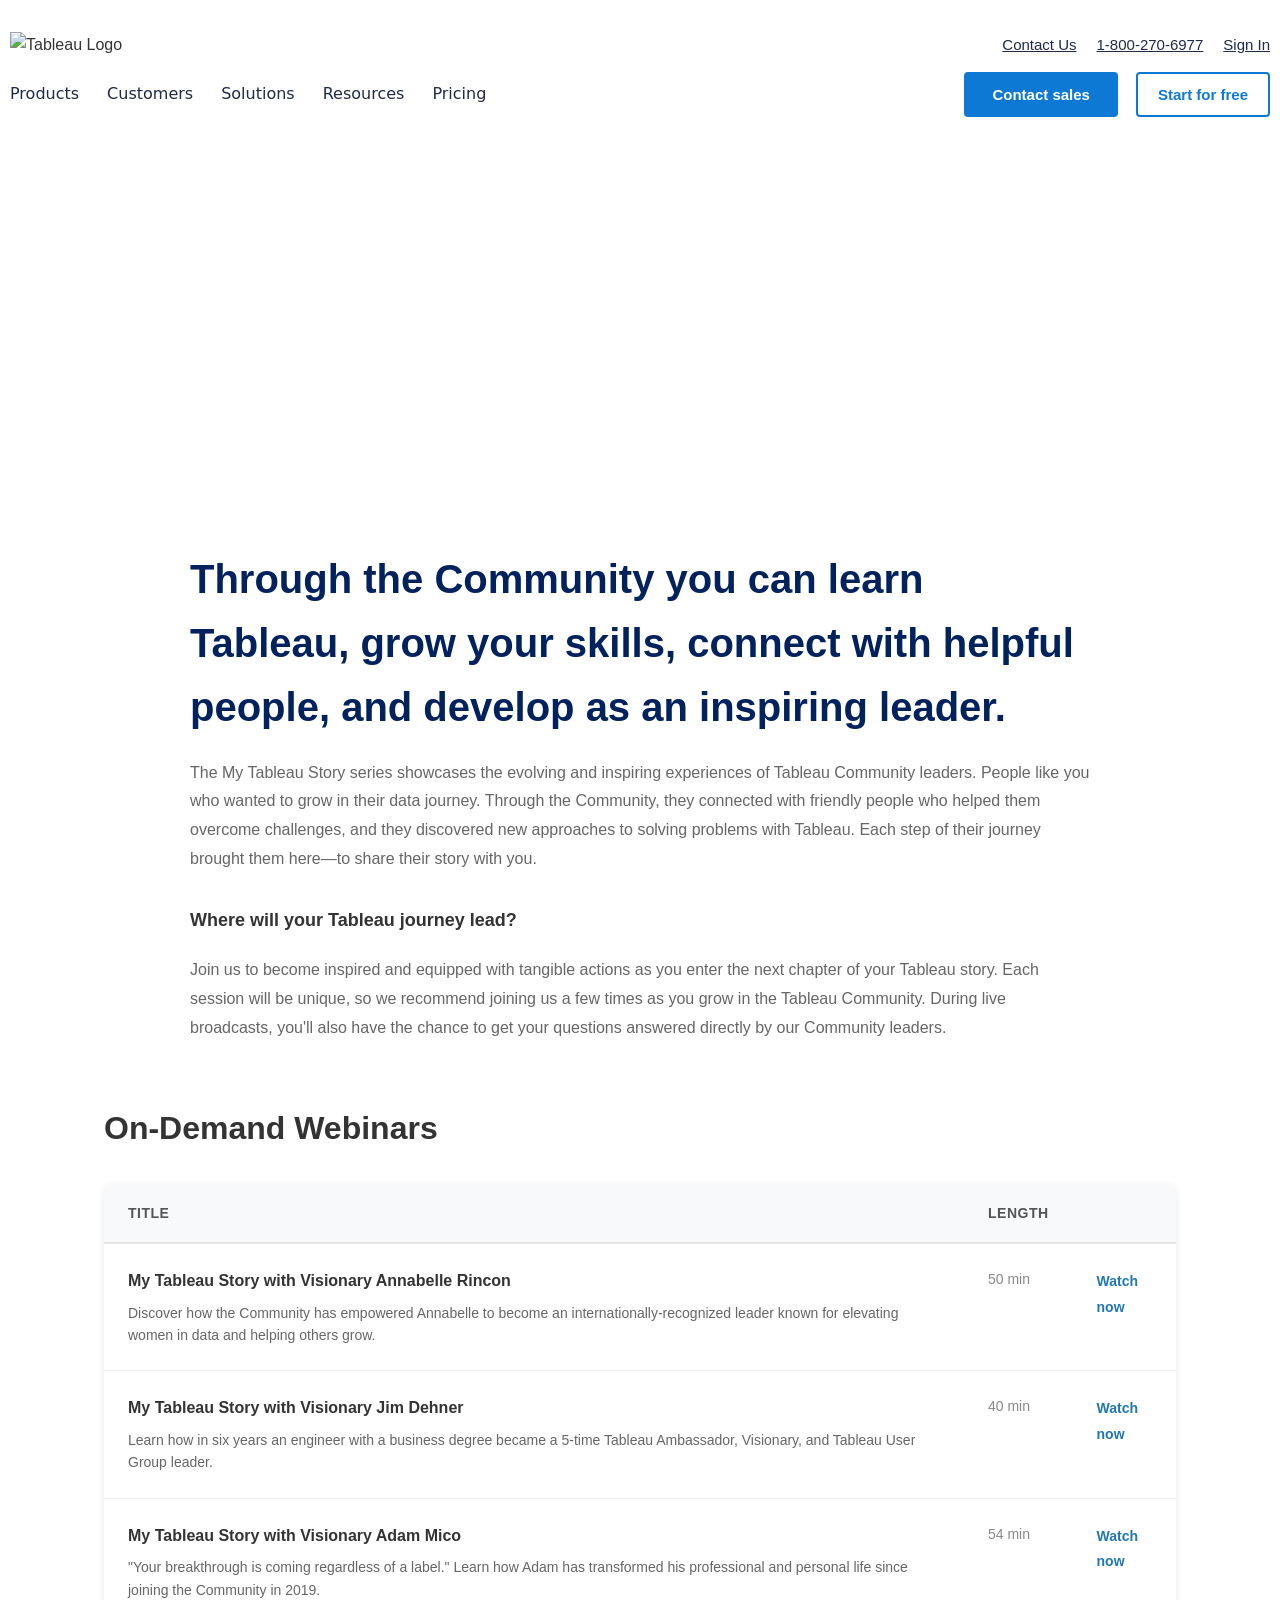
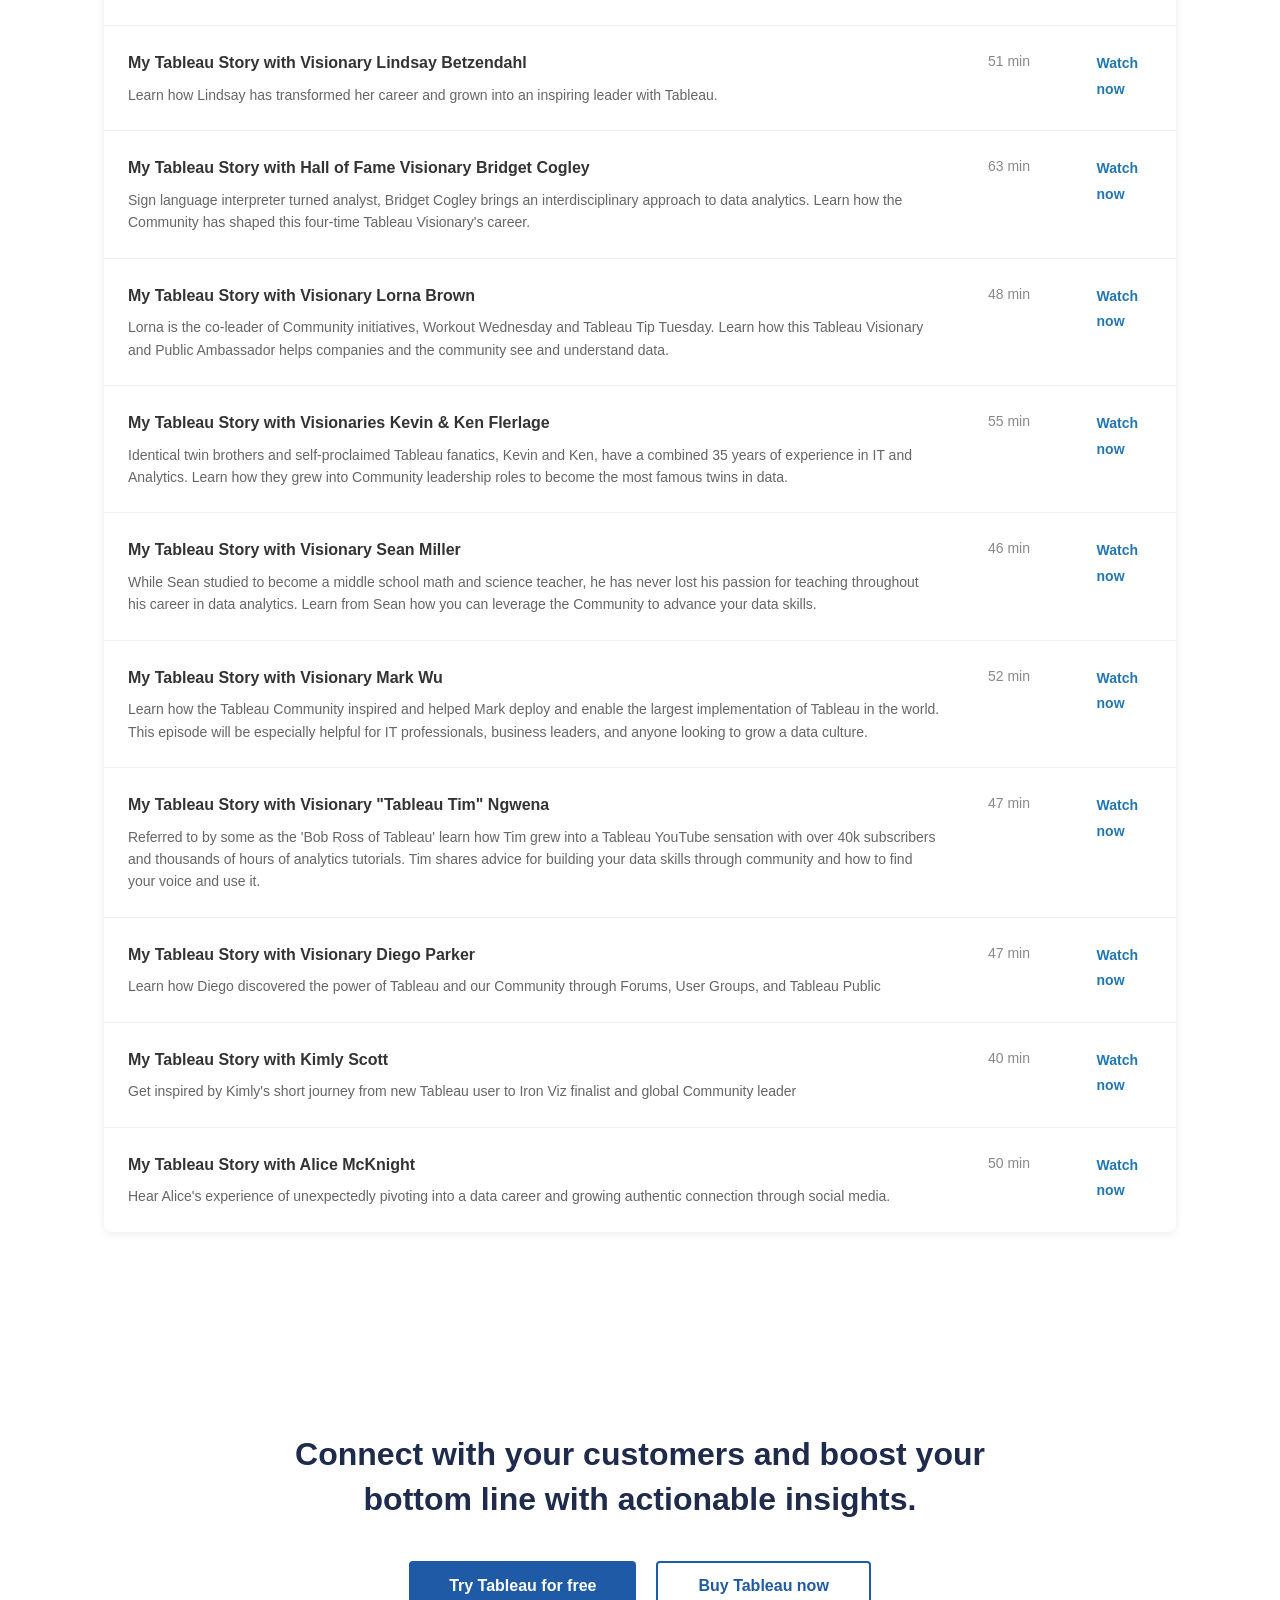
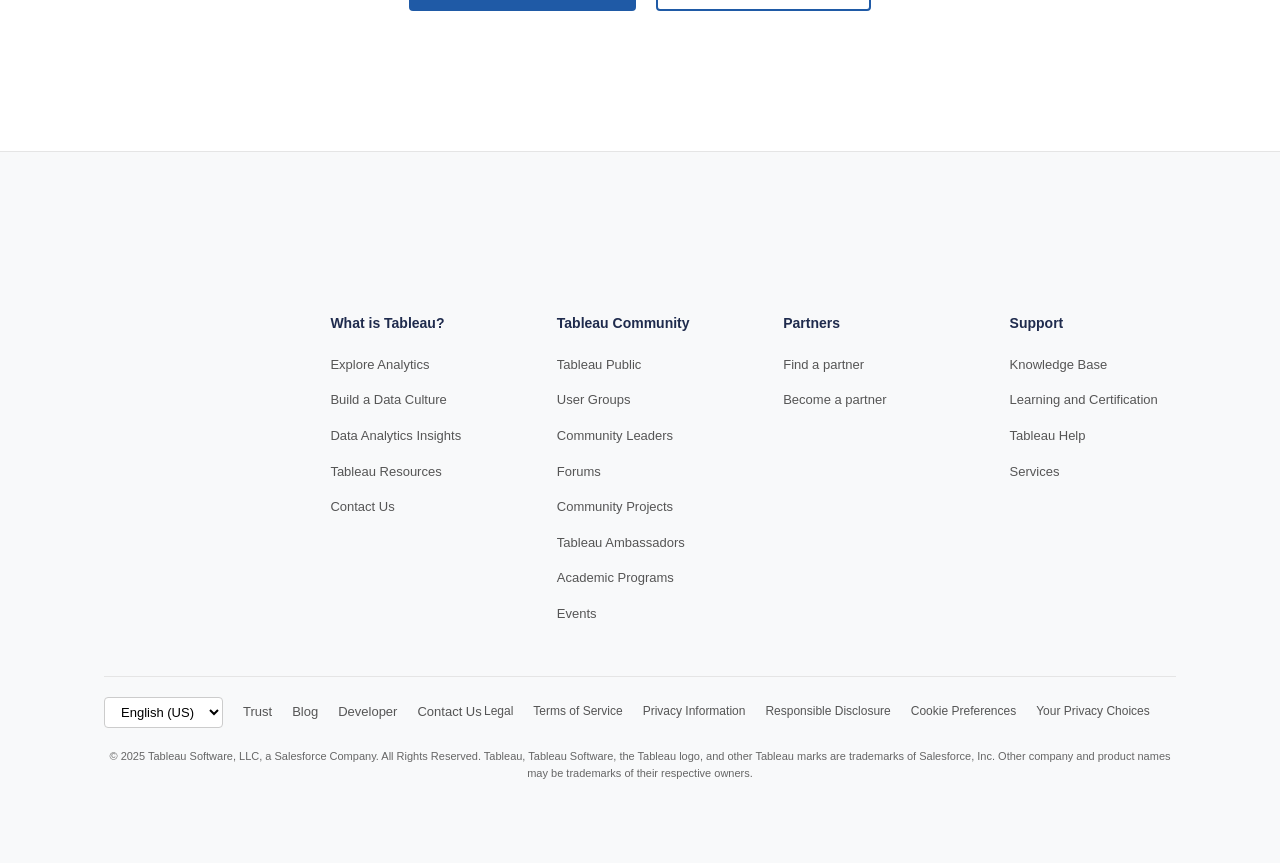
==== customers/community-story.html @ 612f926d "Added customer pages" ====
<!DOCTYPE html>
<html lang="en">
<head>
    <meta charset="UTF-8">
    <meta name="viewport" content="width=device-width, initial-scale=1.0">
    <title>Community | Tableu</title>
    <link rel="stylesheet" href="community-storyStyle.css">
</head>
<body>
    <!-- Header -->
    <header class="header">

    <!-- ROW 1 -->
    <div class="header-top">
        <div class="header-container">
            <div class="logo">
                <img src="https://www.tableau.com/themes/custom/tableau_www/logo.v2.svg" alt="Tableau Logo">
            </div>

            <div class="top-links">
                <a href="#">Contact Us</a>
                <a href="#">1-800-270-6977</a>
                <a href="#">Sign In</a>
            </div>
        </div>
    </div>

    <!-- ROW 2 -->
    <div class="header-bottom">
        <div class="header-container">

            <ul class="menu">
                <li><a href="#">Products</a></li>
                <li><a href="#">Customers</a></li>
                <li><a href="#">Solutions</a></li>
                <li><a href="#">Resources</a></li>
                <li><a href="#">Pricing</a></li>
            </ul>

            <div class="actions">
                <button class="btn-primary">Contact sales</button>
                <button class="btn-outline">Start for free</button>
            </div>

        </div>
    </div>

</header>

    <!-- Hero Section -->
    <section class="hero">
        <div class="hero-content">
            <div class="hero-label">Webinar Series</div>
            <h1>My Tableau Story</h1>
            <h2>Discover what's possible with the Tableau Community</h2>
        </div>
    </section>

    <!-- Main Content -->
    <main class="container">
        <!-- Intro Section -->
        <section class="intro-section">
            <h3>Through the Community you can learn Tableau, grow your skills, connect with helpful people, and develop as an inspiring leader.</h3>
            
            <p>The My Tableau Story series showcases the evolving and inspiring experiences of Tableau Community leaders. People like you who wanted to grow in their data journey. Through the Community, they connected with friendly people who helped them overcome challenges, and they discovered new approaches to solving problems with Tableau. Each step of their journey brought them here—to share their story with you.</p>
            
            <p class="highlight">Where will your Tableau journey lead?</p>
            
            <p>Join us to become inspired and equipped with tangible actions as you enter the next chapter of your Tableau story. Each session will be unique, so we recommend joining us a few times as you grow in the Tableau Community. During live broadcasts, you'll also have the chance to get your questions answered directly by our Community leaders.</p>
        </section>

        <!-- Webinars Section -->
        <section class="webinars-section">
            <h2>On-Demand Webinars</h2>
            
            <table class="webinar-table">
                <thead>
                    <tr>
                        <th>Title</th>
                        <th>Length</th>
                        <th></th>
                    </tr>
                </thead>
                <tbody>
                    <tr>
                        <td>
                            <div class="webinar-title">My Tableau Story with Visionary Annabelle Rincon</div>
                            <div class="webinar-description">Discover how the Community has empowered Annabelle to become an internationally-recognized leader known for elevating women in data and helping others grow.</div>
                        </td>
                        <td class="webinar-duration">50 min</td>
                        <td><a href="#" class="watch-link">Watch now</a></td>
                    </tr>
                    <tr>
                        <td>
                            <div class="webinar-title">My Tableau Story with Visionary Jim Dehner</div>
                            <div class="webinar-description">Learn how in six years an engineer with a business degree became a 5-time Tableau Ambassador, Visionary, and Tableau User Group leader.</div>
                        </td>
                        <td class="webinar-duration">40 min</td>
                        <td><a href="#" class="watch-link">Watch now</a></td>
                    </tr>
                    <tr>
                        <td>
                            <div class="webinar-title">My Tableau Story with Visionary Adam Mico</div>
                            <div class="webinar-description">"Your breakthrough is coming regardless of a label." Learn how Adam has transformed his professional and personal life since joining the Community in 2019.</div>
                        </td>
                        <td class="webinar-duration">54 min</td>
                        <td><a href="#" class="watch-link">Watch now</a></td>
                    </tr>
                    <tr>
                        <td>
                            <div class="webinar-title">My Tableau Story with Visionary Lindsay Betzendahl</div>
                            <div class="webinar-description">Learn how Lindsay has transformed her career and grown into an inspiring leader with Tableau.</div>
                        </td>
                        <td class="webinar-duration">51 min</td>
                        <td><a href="#" class="watch-link">Watch now</a></td>
                    </tr>
                    <tr>
                        <td>
                            <div class="webinar-title">My Tableau Story with Hall of Fame Visionary Bridget Cogley</div>
                            <div class="webinar-description">Sign language interpreter turned analyst, Bridget Cogley brings an interdisciplinary approach to data analytics. Learn how the Community has shaped this four-time Tableau Visionary's career.</div>
                        </td>
                        <td class="webinar-duration">63 min</td>
                        <td><a href="#" class="watch-link">Watch now</a></td>
                    </tr>
                    <tr>
                        <td>
                            <div class="webinar-title">My Tableau Story with Visionary Lorna Brown</div>
                            <div class="webinar-description">Lorna is the co-leader of Community initiatives, Workout Wednesday and Tableau Tip Tuesday. Learn how this Tableau Visionary and Public Ambassador helps companies and the community see and understand data.</div>
                        </td>
                        <td class="webinar-duration">48 min</td>
                        <td><a href="#" class="watch-link">Watch now</a></td>
                    </tr>
                    <tr>
                        <td>
                            <div class="webinar-title">My Tableau Story with Visionaries Kevin & Ken Flerlage</div>
                            <div class="webinar-description">Identical twin brothers and self-proclaimed Tableau fanatics, Kevin and Ken, have a combined 35 years of experience in IT and Analytics. Learn how they grew into Community leadership roles to become the most famous twins in data.</div>
                        </td>
                        <td class="webinar-duration">55 min</td>
                        <td><a href="#" class="watch-link">Watch now</a></td>
                    </tr>
                    <tr>
                        <td>
                            <div class="webinar-title">My Tableau Story with Visionary Sean Miller</div>
                            <div class="webinar-description">While Sean studied to become a middle school math and science teacher, he has never lost his passion for teaching throughout his career in data analytics. Learn from Sean how you can leverage the Community to advance your data skills.</div>
                        </td>
                        <td class="webinar-duration">46 min</td>
                        <td><a href="#" class="watch-link">Watch now</a></td>
                    </tr>
                    <tr>
                        <td>
                            <div class="webinar-title">My Tableau Story with Visionary Mark Wu</div>
                            <div class="webinar-description">Learn how the Tableau Community inspired and helped Mark deploy and enable the largest implementation of Tableau in the world. This episode will be especially helpful for IT professionals, business leaders, and anyone looking to grow a data culture.</div>
                        </td>
                        <td class="webinar-duration">52 min</td>
                        <td><a href="#" class="watch-link">Watch now</a></td>
                    </tr>
                    <tr>
                        <td>
                            <div class="webinar-title">My Tableau Story with Visionary "Tableau Tim" Ngwena</div>
                            <div class="webinar-description">Referred to by some as the 'Bob Ross of Tableau' learn how Tim grew into a Tableau YouTube sensation with over 40k subscribers and thousands of hours of analytics tutorials. Tim shares advice for building your data skills through community and how to find your voice and use it.</div>
                        </td>
                        <td class="webinar-duration">47 min</td>
                        <td><a href="#" class="watch-link">Watch now</a></td>
                    </tr>
                    <tr>
                        <td>
                            <div class="webinar-title">My Tableau Story with Visionary Diego Parker</div>
                            <div class="webinar-description">Learn how Diego discovered the power of Tableau and our Community through Forums, User Groups, and Tableau Public</div>
                        </td>
                        <td class="webinar-duration">47 min</td>
                        <td><a href="#" class="watch-link">Watch now</a></td>
                    </tr>
                    <tr>
                        <td>
                            <div class="webinar-title">My Tableau Story with Kimly Scott</div>
                            <div class="webinar-description">Get inspired by Kimly's short journey from new Tableau user to Iron Viz finalist and global Community leader</div>
                        </td>
                        <td class="webinar-duration">40 min</td>
                        <td><a href="#" class="watch-link">Watch now</a></td>
                    </tr>
                    <tr>
                        <td>
                            <div class="webinar-title">My Tableau Story with Alice McKnight</div>
                            <div class="webinar-description">Hear Alice's experience of unexpectedly pivoting into a data career and growing authentic connection through social media.</div>
                        </td>
                        <td class="webinar-duration">50 min</td>
                        <td><a href="#" class="watch-link">Watch now</a></td>
                    </tr>
                </tbody>
            </table>
        </section>
    </main>

    <section class="cta-section">
        <div class="container">
            <h2>Connect with your customers and boost your bottom line with actionable insights.</h2>
            <div class="cta-buttons">
                <button class="btn-primary-large">Try Tableau for free</button>
                <button class="btn-secondary-large">Buy Tableau now</button>
            </div>
        </div>
    </section>


    <!-- Footer -->
    <footer class="footer">
        
        <div class="container">
            <div class="footer-top">
                
            </div>
            <div class="footer-columns">
                <div id="footer-columns">
                    <div class="footer-logo">
                    <img src="https://www.tableau.com/themes/custom/tableau_www/logo.v2.svg" alt="">
                </div>
                </div>
                <div class="footer-column">
                    <h4>What is Tableau?</h4>
                    <ul>
                        <li><a href="#">Explore Analytics</a></li>
                        <li><a href="#">Build a Data Culture</a></li>
                        <li><a href="#">Data Analytics Insights</a></li>
                        <li><a href="#">Tableau Resources</a></li>
                        <li><a href="#">Contact Us</a></li>
                    </ul>
                </div>
                <div class="footer-column">
                    <h4>Tableau Community</h4>
                    <ul>
                        <li><a href="#">Tableau Public</a></li>
                        <li><a href="#">User Groups</a></li>
                        <li><a href="#">Community Leaders</a></li>
                        <li><a href="#">Forums</a></li>
                        <li><a href="#">Community Projects</a></li>
                        <li><a href="#">Tableau Ambassadors</a></li>
                        <li><a href="#">Academic Programs</a></li>
                        <li><a href="#">Events</a></li>
                    </ul>
                </div>
                <div class="footer-column">
                    <h4>Partners</h4>
                    <ul>
                        <li><a href="#">Find a partner</a></li>
                        <li><a href="#">Become a partner</a></li>
                    </ul>
                </div>
                <div class="footer-column">
                    <h4>Support</h4>
                    <ul>
                        <li><a href="#">Knowledge Base</a></li>
                        <li><a href="#">Learning and Certification</a></li>
                        <li><a href="#">Tableau Help</a></li>
                        <li><a href="#">Services</a></li>
                    </ul>
                </div>
            </div>
            <div class="footer-bottom">
                <div class="footer-links">
                    <select class="language-select">
                        <option>English (US)</option>
                    </select>
                    <a href="#">Trust</a>
                    <a href="#">Blog</a>
                    <a href="#">Developer</a>
                    <a href="#">Contact Us</a>
                </div>
                <div class="footer-legal">
                    <a href="#">Legal</a>
                    <a href="#">Terms of Service</a>
                    <a href="#">Privacy Information</a>
                    <a href="#">Responsible Disclosure</a>
                    <a href="#">Cookie Preferences</a>
                    <span>Your Privacy Choices</span>
                </div>
                <div class="footer-social">
                    <a href="#" class="social-icon"></a>
                    <a href="#" class="social-icon"></a>
                    <a href="#" class="social-icon"></a>
                </div>
            </div>
            <div class="footer-copyright">
                <p>© 2025 Tableau Software, LLC, a Salesforce Company. All Rights Reserved. Tableau, Tableau Software, the Tableau logo, and other Tableau marks are trademarks of Salesforce, Inc. Other company and product names may be trademarks of their respective owners.</p>
            </div>
        </div>
    </footer>
</body>
</html>
---- customers/community-storyStyle.css ----
* {
    margin: 0;
    padding: 0;
    box-sizing: border-box;
}

body {
    font-family: -apple-system, BlinkMacSystemFont, 'Segoe UI', 'Roboto', 'Helvetica', 'Arial', sans-serif;
    line-height: 1.6;
    color: #333;
}

.header {
    background-color: #fff;
    border-bottom: px solid #e5e5e5;
}

.header-top,
.header-bottom {
    border-bottom: px solid #e5e5e5;
}

.header-container {
    max-width: 1400px;
    margin: 0 auto;
    padding: 12px 40px;
    display: flex;
    align-items: center;
    justify-content: space-between;
    flex-wrap: nowrap;
}


.logo img {
    height: 41px;
    margin-top: 20px;
    margin-left: -30px;
}

.top-links {
    display: flex;
    gap: 20px;
    margin-right: -30px;
    
}

.top-links a {
    
    margin-top: 20px;
    font-size: 15px;
    color: #1f2a44;
    font-family:Arial, Helvetica, sans-serif
}

.menu {
    display: flex;
    list-style: none;
    margin-left: -30px;
    margin-top: -10px;
    gap: 28px;
}

.menu a {
    text-decoration: none;
    font-size: 16px;
    color: #1f2a44;
    font-family: "Salesforce Sans", system-ui, -apple-system,
               BlinkMacSystemFont, "Segoe UI", Roboto,
               "Helvetica Neue", Arial, "Noto Sans",
               sans-serif, "Apple Color Emoji",
               "Segoe UI Emoji", "Segoe UI Symbol",
               "Noto Color Emoji";
}

.actions {
    display: flex;
    gap: 18px;
    margin-top: -10px;
    margin-right: -30px;

}

.btn-primary {
    background-color:#0e78d5;
    color: white;
    border: none;
    padding: 10px 28px;
    border-radius: 4px;
    font-size: 15px;
    cursor: pointer;
    font-family: Arial, Helvetica, sans-serif;
    font-weight: bold;
    
}

.btn-outline {
    background-color: transparent;
    color: #0e78d5;
    border: 2px solid#0e78d5;
    font-size: 15px;
    font-weight: bold;
    padding: 12px 20px;
    border-radius: 4px;
    cursor: pointer;
}

/* Hero Section */
.hero {
    background-image: url("https://www.tableau.com/sites/default/files/2022-11/my-tableau-story-community-hero-bubbles_11.png");
    color: white;
    padding: 80px 40px;
    text-align: center;
    position: relative;
    overflow: hidden;
}

.hero::before {
    content: '';
    position: absolute;
    top: -50%;
    right: -10%;
    width: 600px;
    height: 600px;
    background: rgba(255, 255, 255, 0.1);
    border-radius: 50%;
}

.hero::after {
    content: '';
    position: absolute;
    bottom: -30%;
    left: -10%;
    width: 500px;
    height: 500px;
    background: rgba(255, 255, 255, 0.08);
    border-radius: 50%;
}

.hero-content {
    max-width: 900px;
    margin: 0 auto;
    position: relative;
    z-index: 2;
}

.hero-label {
    font-size: 14px;
    font-weight: 600;
    text-transform: uppercase;
    letter-spacing: 1px;
    margin-bottom: 20px;
    opacity: 0.9;
}

.hero h1 {
    font-size: 56px;
    font-weight: 700;
    margin-bottom: 20px;
    line-height: 1.2;
}

.hero h2 {
    font-size: 24px;
    font-weight: 400;
    margin-bottom: 30px;
    opacity: 0.95;
}

/* Main Content */
.container {
    max-width: 90%;
    margin: 0 auto;
    padding: 60px 40px;
}

.intro-section {
    text-align: left;
    margin-bottom: 60px;
}

.intro-section h3 {
    font-size: 40px;
    color: #02225d;
    margin-bottom: 20px;
    max-width: 900px;
    margin-left: auto;
    margin-right: auto;
}

.intro-section p {
    font-size: 16px;
    color: #666;
    margin-bottom: 20px;
    line-height: 1.8;
    max-width: 900px;
    margin-left: auto;
    margin-right: auto;
}

.intro-section .highlight {
    font-size: 18px;
    font-weight: 600;
    color: #333;
    margin-top: 30px;
}

/* Webinars Section */
.webinars-section h2 {
    font-size: 32px;
    margin-bottom: 30px;
    color: #333;
}

.webinar-table {
    width: 100%;
    border-collapse: collapse;
    background: white;
    box-shadow: 0 2px 8px rgba(0, 0, 0, 0.08);
    border-radius: 8px;
    overflow: hidden;
}

.webinar-table thead {
    background: #f8f9fa;
}

.webinar-table th {
    padding: 18px 24px;
    text-align: left;
    font-weight: 600;
    font-size: 14px;
    color: #555;
    text-transform: uppercase;
    letter-spacing: 0.5px;
    border-bottom: 2px solid #e5e5e5;
}

.webinar-table td {
    padding: 24px;
    border-bottom: 1px solid #f0f0f0;
    vertical-align: top;
}

.webinar-table tr:last-child td {
    border-bottom: none;
}

.webinar-table tr:hover {
    background: #fafbfc;
}

.webinar-title {
    font-weight: 600;
    color: #333;
    margin-bottom: 8px;
    font-size: 16px;
}

.webinar-description {
    color: #666;
    font-size: 14px;
    line-height: 1.6;
}

.webinar-duration {
    color: #888;
    font-size: 14px;
    white-space: nowrap;
}

.watch-link {
    color: #1f77b4;
    text-decoration: none;
    font-weight: 600;
    font-size: 14px;
    transition: color 0.3s;
}

.watch-link:hover {
    color: #166299;
    text-decoration: underline;
}

.cta-section {
    background-image: url("/sites/default/files/2024-08/Trial-banner-blue.png");
    padding: 80px 0;
    text-align: center;
}

.cta-section h2 {
    font-size: 32px;
    color: #1f2b4d;
    margin-bottom: 40px;
    max-width: 700px;
    margin-left: auto;
    margin-right: auto;
    font-weight: 600;
    line-height: 1.4;
}

.cta-buttons {
    display: flex;
    gap: 20px;
    justify-content: center;
}

.btn-primary-large {
    background: #1f5aa6;
    color: #fff;
    border: none;
    padding: 16px 40px;
    border-radius: 4px;
    font-size: 16px;
    font-weight: 600;
    cursor: pointer;
    transition: background 0.2s;
}

.btn-primary-large:hover {
    background: #174a8a;
}

.btn-secondary-large {
    background: #fff;
    color: #1f5aa6;
    border: 2px solid #1f5aa6;
    padding: 14px 40px;
    border-radius: 4px;
    font-size: 16px;
    font-weight: 600;
    cursor: pointer;
    transition: all 0.2s;
}

.btn-secondary-large:hover {
    background: #f0f7ff;
}


/* Footer */
.footer {
    display: flex;
    background: #f8f9fa;
    padding: 60px 0 20px;
    border-top: 1px solid #e5e5e5;
}

.footer-logo {
    margin-top: 50px;
    margin-left: 35px;
    display: flex;
    width: 60px;
    height: 60px;
}

.footer-top {
    margin-bottom: 40px;
}

.footer-columns {
    display: grid;
    grid-template-columns: repeat(5, 1fr);
    gap: 60px;
    margin-bottom: 40px;
}

.footer-column h4 {
    font-size: 14px;
    color: #1f2b4d;
    margin-bottom: 16px;
    font-weight: 600;
}

.footer-column ul {
    list-style: none;
}

.footer-column ul li {
    margin-bottom: 10px;
}

.footer-column ul li a {
    color: #555;
    text-decoration: none;
    font-size: 13px;
    transition: color 0.2s;
}

.footer-column ul li a:hover {
    color: #1f5aa6;
}

.footer-bottom {
    border-top: 1px solid #e5e5e5;
    padding-top: 20px;
    display: flex;
    justify-content: space-between;
    align-items: center;
    margin-bottom: 20px;
}

.footer-links {
    display: flex;
    gap: 20px;
    align-items: center;
}

.footer-links a {
    color: #555;
    text-decoration: none;
    font-size: 13px;
}

.language-select {
    padding: 6px 12px;
    border: 1px solid #ccc;
    border-radius: 4px;
    font-size: 13px;
    background: #fff;
}

.footer-legal {
    display: flex;
    gap: 20px;
    font-size: 12px;
}

.footer-legal a,
.footer-legal span {
    color: #555;
    text-decoration: none;
}

.footer-social {
    display: flex;
    gap: 12px;
}

.social-icon {
    font-size: 20px;
    text-decoration: none;
}

.footer-copyright {
    text-align: center;
    font-size: 11px;
    color: #666;
    line-height: 1.6;
    margin-top: 20px;
}

.try-for-free-fixed {
    position: fixed;
    bottom: 30px;
    left: 30px;
    background: #1f5aa6;
    color: #fff;
    border: none;
    padding: 14px 28px;
    border-radius: 4px;
    font-size: 14px;
    font-weight: 600;
    cursor: pointer;
    box-shadow: 0 4px 12px rgba(0, 0, 0, 0.2);
    transition: all 0.2s;
    z-index: 999;
}

.try-for-free-fixed:hover {
    background: #174a8a;
    transform: translateY(-2px);
    box-shadow: 0 6px 16px rgba(0, 0, 0, 0.25);
}

@media (max-width: 768px) {
    .hero h1 {
        font-size: 36px;
    }

    .hero h2 {
        font-size: 18px;
    }

    nav {
        display: none;
    }

    .webinar-table {
        font-size: 14px;
    }

    .webinar-table td,
    .webinar-table th {
        padding: 16px;
    }
}
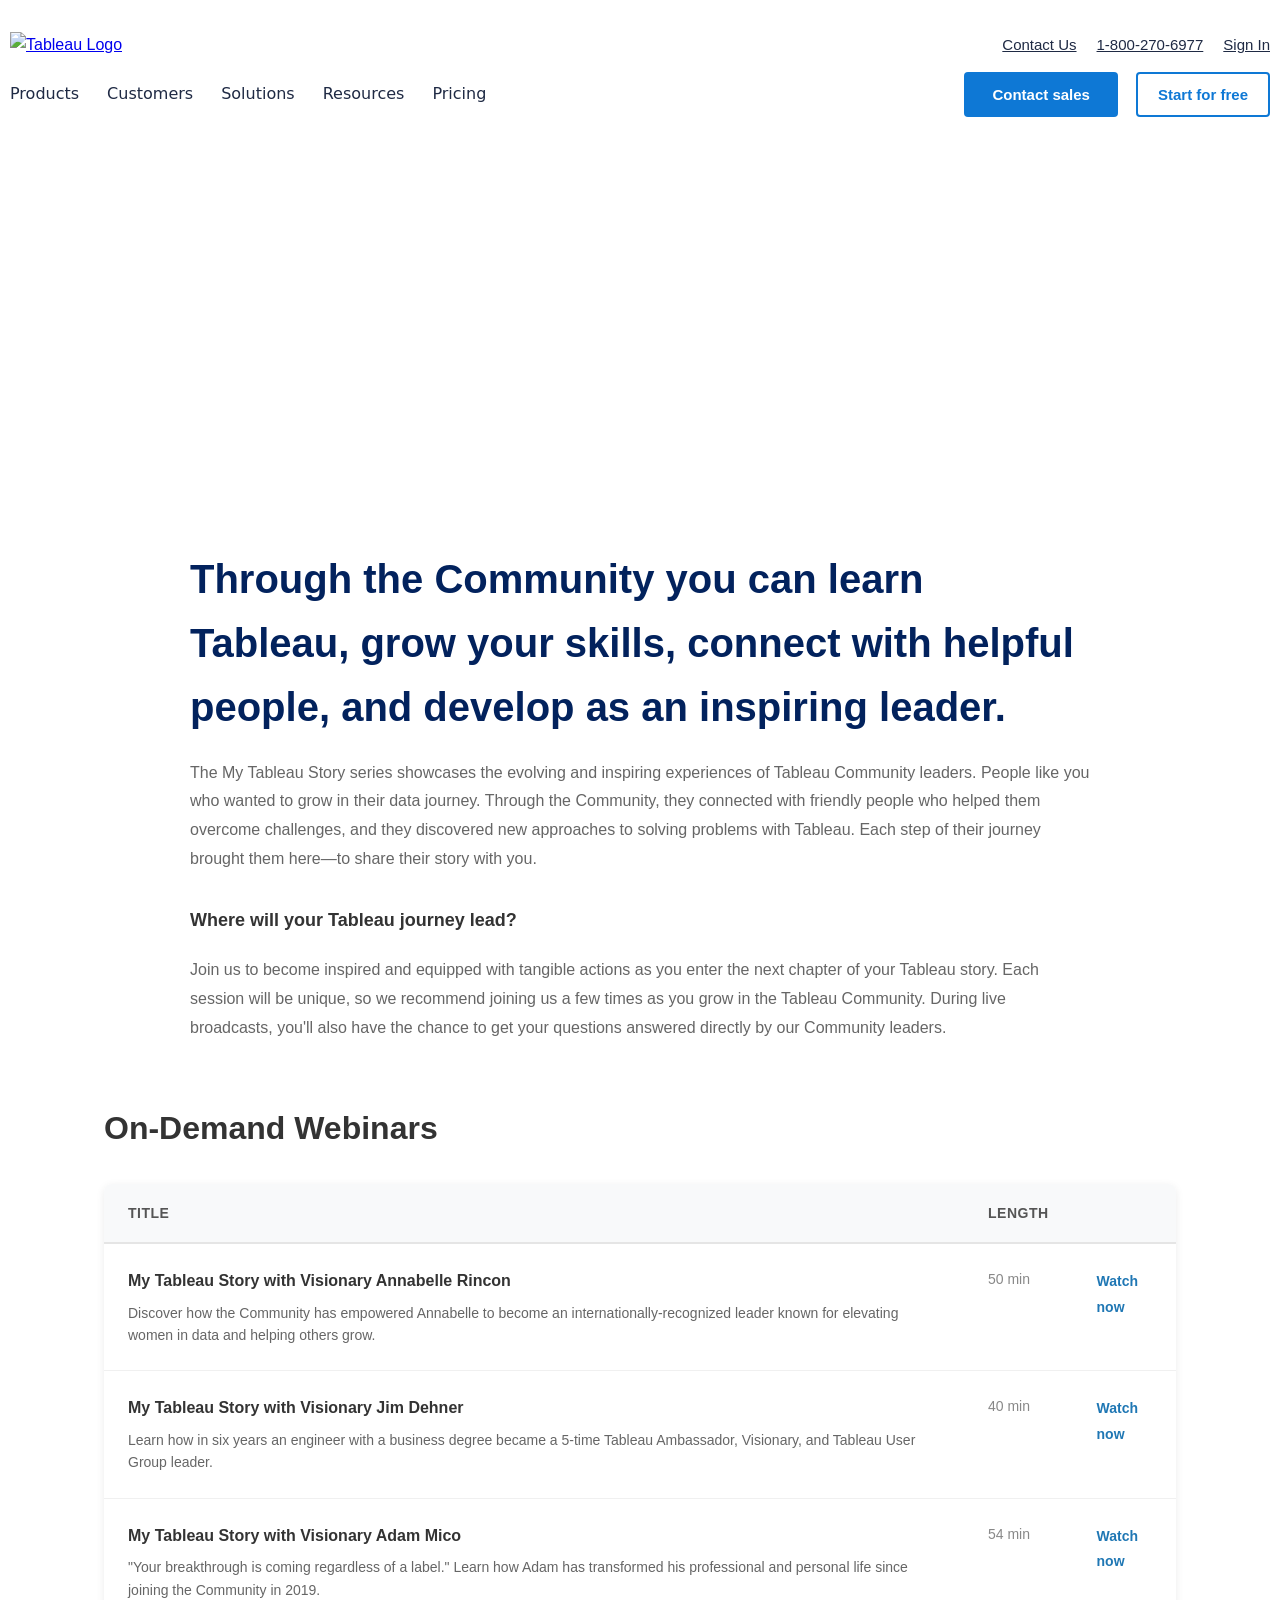
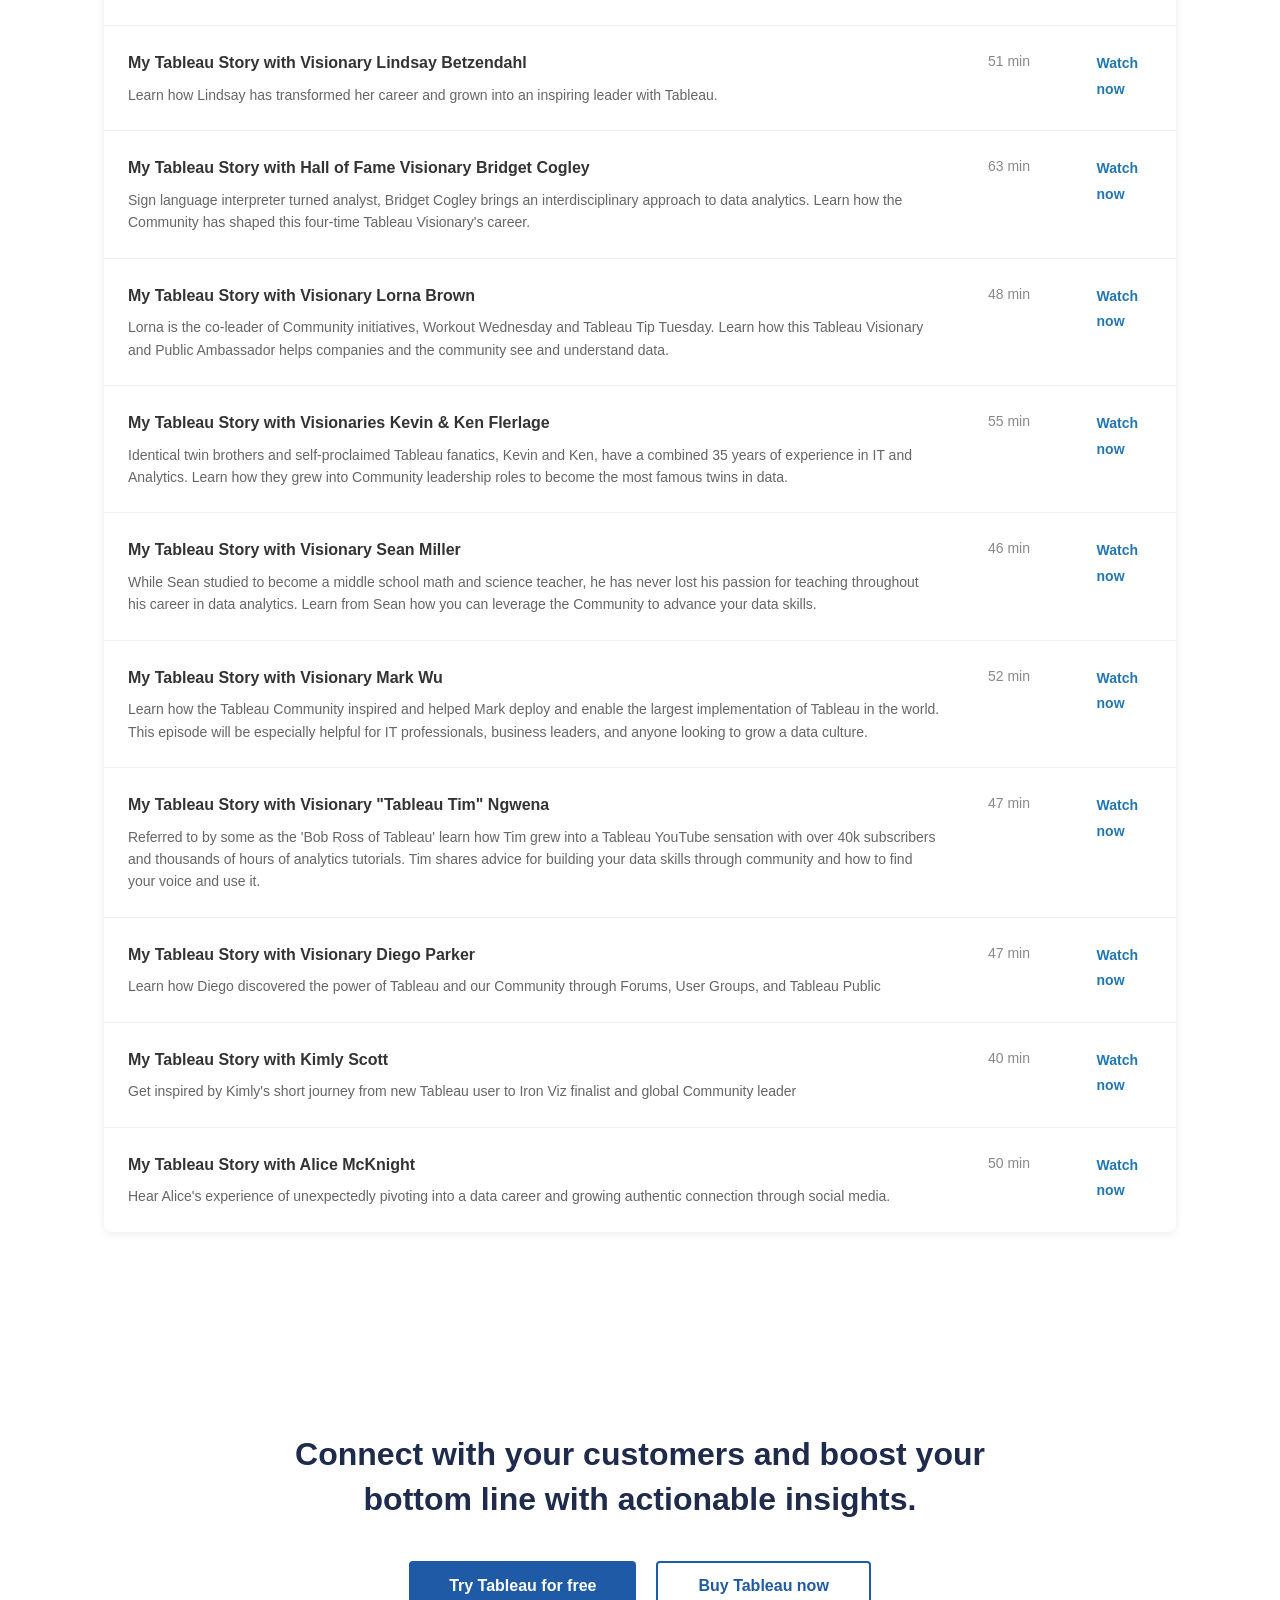
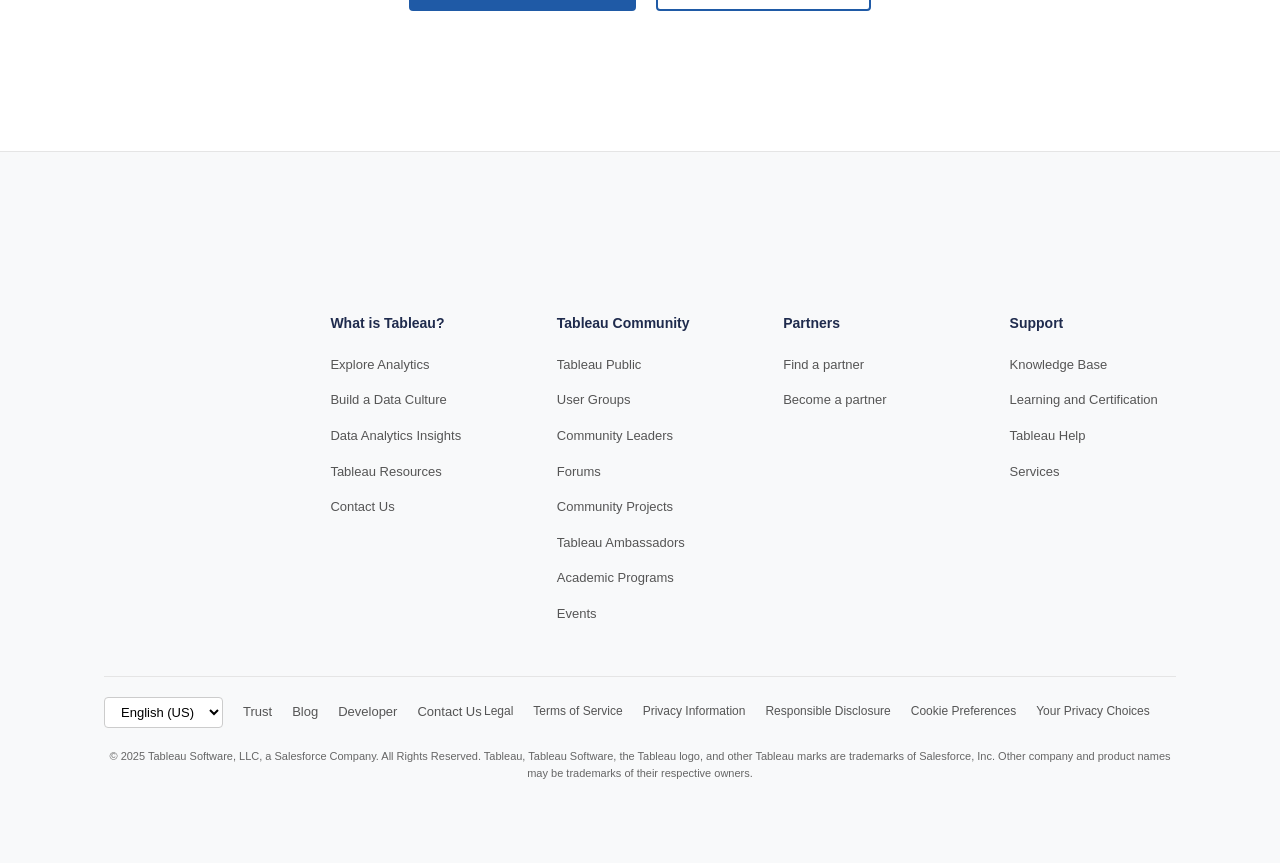
==== commit cb600d8c: "Added dropdown nav menu for every page" ====
--- a/customers/community-story.html
+++ b/customers/community-story.html
@@ -1,53 +1,94 @@
 <!DOCTYPE html>
 <html lang="en">
+
 <head>
     <meta charset="UTF-8">
     <meta name="viewport" content="width=device-width, initial-scale=1.0">
     <title>Community | Tableu</title>
     <link rel="stylesheet" href="community-storyStyle.css">
 </head>
+
 <body>
     <!-- Header -->
     <header class="header">
 
-    <!-- ROW 1 -->
-    <div class="header-top">
-        <div class="header-container">
-            <div class="logo">
-                <img src="https://www.tableau.com/themes/custom/tableau_www/logo.v2.svg" alt="Tableau Logo">
-            </div>
-
-            <div class="top-links">
-                <a href="#">Contact Us</a>
-                <a href="#">1-800-270-6977</a>
-                <a href="#">Sign In</a>
-            </div>
-        </div>
-    </div>
-
-    <!-- ROW 2 -->
-    <div class="header-bottom">
-        <div class="header-container">
-
-            <ul class="menu">
-                <li><a href="#">Products</a></li>
-                <li><a href="#">Customers</a></li>
-                <li><a href="#">Solutions</a></li>
-                <li><a href="#">Resources</a></li>
-                <li><a href="#">Pricing</a></li>
-            </ul>
-
-            <div class="actions">
-                <button class="btn-primary">Contact sales</button>
-                <button class="btn-outline">Start for free</button>
-            </div>
-
-        </div>
-    </div>
-
-</header>
-
-    <!-- Hero Section -->
+        <div class="top">
+            <div class="box">
+                <div class="logo">
+                    <a href="../index.html"><img src="https://www.tableau.com/themes/custom/tableau_www/logo.v2.svg"
+                            alt="Tableau Logo"></a>
+                </div>
+
+                <div class="links">
+                    <a href="#">Contact Us</a>
+                    <a href="#">1-800-270-6977</a>
+                    <a href="#">Sign In</a>
+                </div>
+            </div>
+        </div>
+
+        <div class="bottom">
+            <div class="box">
+
+                <ul class="menu">
+                    <li class="item">
+                        <a href="#">Products</a>
+                        <ul class="dropdown">
+                            <li><a href="../products/overview.html">Overview</a></li>
+                            <li><a href="../products/tableau-next.html">Tableau Next</a></li>
+                            <li><a href="../products/tableau-cloud.html">Tableau Cloud</a></li>
+                            <li><a href="../products/tableau-server.html">Tableau Server</a></li>
+                            <li><a href="../products/tableau-desktop.html">Tableau Desktop</a></li>
+                        </ul>
+                    </li>
+
+                    <li class="item">
+                        <a href="#">Customers</a>
+                        <ul class="dropdown">
+                            <li><a href="../customers/customer-stories.html">Customer Stories</a></li>
+                            <li><a href="../customers/community-story.html">Community Stories</a></li>
+                        </ul>
+                    </li>
+
+                    <li class="item">
+                        <a href="#">Solutions</a>
+                        <ul class="dropdown">
+                            <li><a href="../solutions/industry.html">By Industry</a></li>
+                            <li><a href="../solutions/By_Roles.html">By Role</a></li>
+                            <li><a href="../solutions/technologies.html">By Technology</a></li>
+                        </ul>
+                    </li>
+
+                    <li class="item">
+                        <a href="#">Resources</a>
+                        <ul class="dropdown">
+                            <li><a href="#">Getting Started</a></li>
+                            <li><a href="#">Learn Tableau</a></li>
+                            <li><a href="#">Community</a></li>
+                            <li><a href="#">Blog</a></li>
+                        </ul>
+                    </li>
+
+                    <li class="item">
+                        <a href="#">Pricing</a>
+                        <ul class="dropdown">
+                            <li><a href="#">Pricing Calculator</a></li>
+                            <li><a href="#">Buy Tableau+</a></li>
+                        </ul>
+                    </li>
+                </ul>
+
+                <div class="actions">
+                    <button class="button1">Contact sales</button>
+                    <button class="button2">Start for free</button>
+                </div>
+
+            </div>
+        </div>
+
+    </header>
+
+    <!-- Heading Section -->
     <section class="hero">
         <div class="hero-content">
             <div class="hero-label">Webinar Series</div>
@@ -58,21 +99,26 @@
 
     <!-- Main Content -->
     <main class="container">
-        <!-- Intro Section -->
         <section class="intro-section">
-            <h3>Through the Community you can learn Tableau, grow your skills, connect with helpful people, and develop as an inspiring leader.</h3>
-            
-            <p>The My Tableau Story series showcases the evolving and inspiring experiences of Tableau Community leaders. People like you who wanted to grow in their data journey. Through the Community, they connected with friendly people who helped them overcome challenges, and they discovered new approaches to solving problems with Tableau. Each step of their journey brought them here—to share their story with you.</p>
-            
+            <h3>Through the Community you can learn Tableau, grow your skills, connect with helpful people, and develop
+                as an inspiring leader.</h3>
+
+            <p>The My Tableau Story series showcases the evolving and inspiring experiences of Tableau Community
+                leaders. People like you who wanted to grow in their data journey. Through the Community, they connected
+                with friendly people who helped them overcome challenges, and they discovered new approaches to solving
+                problems with Tableau. Each step of their journey brought them here—to share their story with you.</p>
+
             <p class="highlight">Where will your Tableau journey lead?</p>
-            
-            <p>Join us to become inspired and equipped with tangible actions as you enter the next chapter of your Tableau story. Each session will be unique, so we recommend joining us a few times as you grow in the Tableau Community. During live broadcasts, you'll also have the chance to get your questions answered directly by our Community leaders.</p>
+
+            <p>Join us to become inspired and equipped with tangible actions as you enter the next chapter of your
+                Tableau story. Each session will be unique, so we recommend joining us a few times as you grow in the
+                Tableau Community. During live broadcasts, you'll also have the chance to get your questions answered
+                directly by our Community leaders.</p>
         </section>
 
-        <!-- Webinars Section -->
         <section class="webinars-section">
             <h2>On-Demand Webinars</h2>
-            
+
             <table class="webinar-table">
                 <thead>
                     <tr>
@@ -85,7 +131,9 @@
                     <tr>
                         <td>
                             <div class="webinar-title">My Tableau Story with Visionary Annabelle Rincon</div>
-                            <div class="webinar-description">Discover how the Community has empowered Annabelle to become an internationally-recognized leader known for elevating women in data and helping others grow.</div>
+                            <div class="webinar-description">Discover how the Community has empowered Annabelle to
+                                become an internationally-recognized leader known for elevating women in data and
+                                helping others grow.</div>
                         </td>
                         <td class="webinar-duration">50 min</td>
                         <td><a href="#" class="watch-link">Watch now</a></td>
@@ -93,7 +141,8 @@
                     <tr>
                         <td>
                             <div class="webinar-title">My Tableau Story with Visionary Jim Dehner</div>
-                            <div class="webinar-description">Learn how in six years an engineer with a business degree became a 5-time Tableau Ambassador, Visionary, and Tableau User Group leader.</div>
+                            <div class="webinar-description">Learn how in six years an engineer with a business degree
+                                became a 5-time Tableau Ambassador, Visionary, and Tableau User Group leader.</div>
                         </td>
                         <td class="webinar-duration">40 min</td>
                         <td><a href="#" class="watch-link">Watch now</a></td>
@@ -101,7 +150,9 @@
                     <tr>
                         <td>
                             <div class="webinar-title">My Tableau Story with Visionary Adam Mico</div>
-                            <div class="webinar-description">"Your breakthrough is coming regardless of a label." Learn how Adam has transformed his professional and personal life since joining the Community in 2019.</div>
+                            <div class="webinar-description">"Your breakthrough is coming regardless of a label." Learn
+                                how Adam has transformed his professional and personal life since joining the Community
+                                in 2019.</div>
                         </td>
                         <td class="webinar-duration">54 min</td>
                         <td><a href="#" class="watch-link">Watch now</a></td>
@@ -109,7 +160,8 @@
                     <tr>
                         <td>
                             <div class="webinar-title">My Tableau Story with Visionary Lindsay Betzendahl</div>
-                            <div class="webinar-description">Learn how Lindsay has transformed her career and grown into an inspiring leader with Tableau.</div>
+                            <div class="webinar-description">Learn how Lindsay has transformed her career and grown into
+                                an inspiring leader with Tableau.</div>
                         </td>
                         <td class="webinar-duration">51 min</td>
                         <td><a href="#" class="watch-link">Watch now</a></td>
@@ -117,7 +169,9 @@
                     <tr>
                         <td>
                             <div class="webinar-title">My Tableau Story with Hall of Fame Visionary Bridget Cogley</div>
-                            <div class="webinar-description">Sign language interpreter turned analyst, Bridget Cogley brings an interdisciplinary approach to data analytics. Learn how the Community has shaped this four-time Tableau Visionary's career.</div>
+                            <div class="webinar-description">Sign language interpreter turned analyst, Bridget Cogley
+                                brings an interdisciplinary approach to data analytics. Learn how the Community has
+                                shaped this four-time Tableau Visionary's career.</div>
                         </td>
                         <td class="webinar-duration">63 min</td>
                         <td><a href="#" class="watch-link">Watch now</a></td>
@@ -125,7 +179,9 @@
                     <tr>
                         <td>
                             <div class="webinar-title">My Tableau Story with Visionary Lorna Brown</div>
-                            <div class="webinar-description">Lorna is the co-leader of Community initiatives, Workout Wednesday and Tableau Tip Tuesday. Learn how this Tableau Visionary and Public Ambassador helps companies and the community see and understand data.</div>
+                            <div class="webinar-description">Lorna is the co-leader of Community initiatives, Workout
+                                Wednesday and Tableau Tip Tuesday. Learn how this Tableau Visionary and Public
+                                Ambassador helps companies and the community see and understand data.</div>
                         </td>
                         <td class="webinar-duration">48 min</td>
                         <td><a href="#" class="watch-link">Watch now</a></td>
@@ -133,7 +189,10 @@
                     <tr>
                         <td>
                             <div class="webinar-title">My Tableau Story with Visionaries Kevin & Ken Flerlage</div>
-                            <div class="webinar-description">Identical twin brothers and self-proclaimed Tableau fanatics, Kevin and Ken, have a combined 35 years of experience in IT and Analytics. Learn how they grew into Community leadership roles to become the most famous twins in data.</div>
+                            <div class="webinar-description">Identical twin brothers and self-proclaimed Tableau
+                                fanatics, Kevin and Ken, have a combined 35 years of experience in IT and Analytics.
+                                Learn how they grew into Community leadership roles to become the most famous twins in
+                                data.</div>
                         </td>
                         <td class="webinar-duration">55 min</td>
                         <td><a href="#" class="watch-link">Watch now</a></td>
@@ -141,7 +200,10 @@
                     <tr>
                         <td>
                             <div class="webinar-title">My Tableau Story with Visionary Sean Miller</div>
-                            <div class="webinar-description">While Sean studied to become a middle school math and science teacher, he has never lost his passion for teaching throughout his career in data analytics. Learn from Sean how you can leverage the Community to advance your data skills.</div>
+                            <div class="webinar-description">While Sean studied to become a middle school math and
+                                science teacher, he has never lost his passion for teaching throughout his career in
+                                data analytics. Learn from Sean how you can leverage the Community to advance your data
+                                skills.</div>
                         </td>
                         <td class="webinar-duration">46 min</td>
                         <td><a href="#" class="watch-link">Watch now</a></td>
@@ -149,7 +211,10 @@
                     <tr>
                         <td>
                             <div class="webinar-title">My Tableau Story with Visionary Mark Wu</div>
-                            <div class="webinar-description">Learn how the Tableau Community inspired and helped Mark deploy and enable the largest implementation of Tableau in the world. This episode will be especially helpful for IT professionals, business leaders, and anyone looking to grow a data culture.</div>
+                            <div class="webinar-description">Learn how the Tableau Community inspired and helped Mark
+                                deploy and enable the largest implementation of Tableau in the world. This episode will
+                                be especially helpful for IT professionals, business leaders, and anyone looking to grow
+                                a data culture.</div>
                         </td>
                         <td class="webinar-duration">52 min</td>
                         <td><a href="#" class="watch-link">Watch now</a></td>
@@ -157,7 +222,10 @@
                     <tr>
                         <td>
                             <div class="webinar-title">My Tableau Story with Visionary "Tableau Tim" Ngwena</div>
-                            <div class="webinar-description">Referred to by some as the 'Bob Ross of Tableau' learn how Tim grew into a Tableau YouTube sensation with over 40k subscribers and thousands of hours of analytics tutorials. Tim shares advice for building your data skills through community and how to find your voice and use it.</div>
+                            <div class="webinar-description">Referred to by some as the 'Bob Ross of Tableau' learn how
+                                Tim grew into a Tableau YouTube sensation with over 40k subscribers and thousands of
+                                hours of analytics tutorials. Tim shares advice for building your data skills through
+                                community and how to find your voice and use it.</div>
                         </td>
                         <td class="webinar-duration">47 min</td>
                         <td><a href="#" class="watch-link">Watch now</a></td>
@@ -165,7 +233,8 @@
                     <tr>
                         <td>
                             <div class="webinar-title">My Tableau Story with Visionary Diego Parker</div>
-                            <div class="webinar-description">Learn how Diego discovered the power of Tableau and our Community through Forums, User Groups, and Tableau Public</div>
+                            <div class="webinar-description">Learn how Diego discovered the power of Tableau and our
+                                Community through Forums, User Groups, and Tableau Public</div>
                         </td>
                         <td class="webinar-duration">47 min</td>
                         <td><a href="#" class="watch-link">Watch now</a></td>
@@ -173,7 +242,8 @@
                     <tr>
                         <td>
                             <div class="webinar-title">My Tableau Story with Kimly Scott</div>
-                            <div class="webinar-description">Get inspired by Kimly's short journey from new Tableau user to Iron Viz finalist and global Community leader</div>
+                            <div class="webinar-description">Get inspired by Kimly's short journey from new Tableau user
+                                to Iron Viz finalist and global Community leader</div>
                         </td>
                         <td class="webinar-duration">40 min</td>
                         <td><a href="#" class="watch-link">Watch now</a></td>
@@ -181,7 +251,8 @@
                     <tr>
                         <td>
                             <div class="webinar-title">My Tableau Story with Alice McKnight</div>
-                            <div class="webinar-description">Hear Alice's experience of unexpectedly pivoting into a data career and growing authentic connection through social media.</div>
+                            <div class="webinar-description">Hear Alice's experience of unexpectedly pivoting into a
+                                data career and growing authentic connection through social media.</div>
                         </td>
                         <td class="webinar-duration">50 min</td>
                         <td><a href="#" class="watch-link">Watch now</a></td>
@@ -195,8 +266,8 @@
         <div class="container">
             <h2>Connect with your customers and boost your bottom line with actionable insights.</h2>
             <div class="cta-buttons">
-                <button class="btn-primary-large">Try Tableau for free</button>
-                <button class="btn-secondary-large">Buy Tableau now</button>
+                <button class="bigbutton1">Try Tableau for free</button>
+                <button class="bigbutton2">Buy Tableau now</button>
             </div>
         </div>
     </section>
@@ -204,16 +275,16 @@
 
     <!-- Footer -->
     <footer class="footer">
-        
+
         <div class="container">
             <div class="footer-top">
-                
+
             </div>
             <div class="footer-columns">
                 <div id="footer-columns">
                     <div class="footer-logo">
-                    <img src="https://www.tableau.com/themes/custom/tableau_www/logo.v2.svg" alt="">
-                </div>
+                        <img src="https://www.tableau.com/themes/custom/tableau_www/logo.v2.svg" alt="">
+                    </div>
                 </div>
                 <div class="footer-column">
                     <h4>What is Tableau?</h4>
@@ -280,9 +351,12 @@
                 </div>
             </div>
             <div class="footer-copyright">
-                <p>© 2025 Tableau Software, LLC, a Salesforce Company. All Rights Reserved. Tableau, Tableau Software, the Tableau logo, and other Tableau marks are trademarks of Salesforce, Inc. Other company and product names may be trademarks of their respective owners.</p>
+                <p>© 2025 Tableau Software, LLC, a Salesforce Company. All Rights Reserved. Tableau, Tableau Software,
+                    the Tableau logo, and other Tableau marks are trademarks of Salesforce, Inc. Other company and
+                    product names may be trademarks of their respective owners.</p>
             </div>
         </div>
     </footer>
 </body>
-</html>
+
+</html>
--- a/customers/community-storyStyle.css
+++ b/customers/community-storyStyle.css
@@ -15,12 +15,12 @@
     border-bottom: px solid #e5e5e5;
 }
 
-.header-top,
-.header-bottom {
+.top,
+.bottom {
     border-bottom: px solid #e5e5e5;
 }
 
-.header-container {
+.box {
     max-width: 1400px;
     margin: 0 auto;
     padding: 12px 40px;
@@ -37,19 +37,19 @@
     margin-left: -30px;
 }
 
-.top-links {
+.links {
     display: flex;
     gap: 20px;
     margin-right: -30px;
-    
-}
-
-.top-links a {
-    
+
+}
+
+.links a {
+
     margin-top: 20px;
     font-size: 15px;
     color: #1f2a44;
-    font-family:Arial, Helvetica, sans-serif
+    font-family: Arial, Helvetica, sans-serif
 }
 
 .menu {
@@ -65,11 +65,11 @@
     font-size: 16px;
     color: #1f2a44;
     font-family: "Salesforce Sans", system-ui, -apple-system,
-               BlinkMacSystemFont, "Segoe UI", Roboto,
-               "Helvetica Neue", Arial, "Noto Sans",
-               sans-serif, "Apple Color Emoji",
-               "Segoe UI Emoji", "Segoe UI Symbol",
-               "Noto Color Emoji";
+        BlinkMacSystemFont, "Segoe UI", Roboto,
+        "Helvetica Neue", Arial, "Noto Sans",
+        sans-serif, "Apple Color Emoji",
+        "Segoe UI Emoji", "Segoe UI Symbol",
+        "Noto Color Emoji";
 }
 
 .actions {
@@ -80,8 +80,8 @@
 
 }
 
-.btn-primary {
-    background-color:#0e78d5;
+.button1 {
+    background-color: #0e78d5;
     color: white;
     border: none;
     padding: 10px 28px;
@@ -90,10 +90,10 @@
     cursor: pointer;
     font-family: Arial, Helvetica, sans-serif;
     font-weight: bold;
-    
-}
-
-.btn-outline {
+
+}
+
+.button2 {
     background-color: transparent;
     color: #0e78d5;
     border: 2px solid#0e78d5;
@@ -102,6 +102,44 @@
     padding: 12px 20px;
     border-radius: 4px;
     cursor: pointer;
+}
+
+/* minimal dropdown */
+
+.menu li {
+    position: relative;
+}
+
+.dropdown {
+    position: absolute;
+    top: 100%;
+    left: 0;
+    background: #fff;
+    list-style: none;
+    padding: 10px 0;
+    min-width: 200px;
+    display: none;
+    box-shadow: 0 8px 20px rgba(0, 0, 0, 0.12);
+}
+
+.dropdown li a {
+    display: block;
+    padding: 8px 20px;
+    color: #032d60;
+    font-size: 14px;
+}
+
+.item:hover .dropdown {
+    display: block;
+}
+
+.header {
+    position: relative;
+    z-index: 1000;
+}
+
+.dropdown {
+    z-index: 2000;
 }
 
 /* Hero Section */
@@ -304,7 +342,7 @@
     justify-content: center;
 }
 
-.btn-primary-large {
+.bigbutton1 {
     background: #1f5aa6;
     color: #fff;
     border: none;
@@ -316,11 +354,11 @@
     transition: background 0.2s;
 }
 
-.btn-primary-large:hover {
+.bigbutton1:hover {
     background: #174a8a;
 }
 
-.btn-secondary-large {
+.bigbutton2 {
     background: #fff;
     color: #1f5aa6;
     border: 2px solid #1f5aa6;
@@ -332,7 +370,7 @@
     transition: all 0.2s;
 }
 
-.btn-secondary-large:hover {
+.bigbutton2:hover {
     background: #f0f7ff;
 }
 
@@ -472,25 +510,3 @@
     box-shadow: 0 6px 16px rgba(0, 0, 0, 0.25);
 }
 
-@media (max-width: 768px) {
-    .hero h1 {
-        font-size: 36px;
-    }
-
-    .hero h2 {
-        font-size: 18px;
-    }
-
-    nav {
-        display: none;
-    }
-
-    .webinar-table {
-        font-size: 14px;
-    }
-
-    .webinar-table td,
-    .webinar-table th {
-        padding: 16px;
-    }
-}
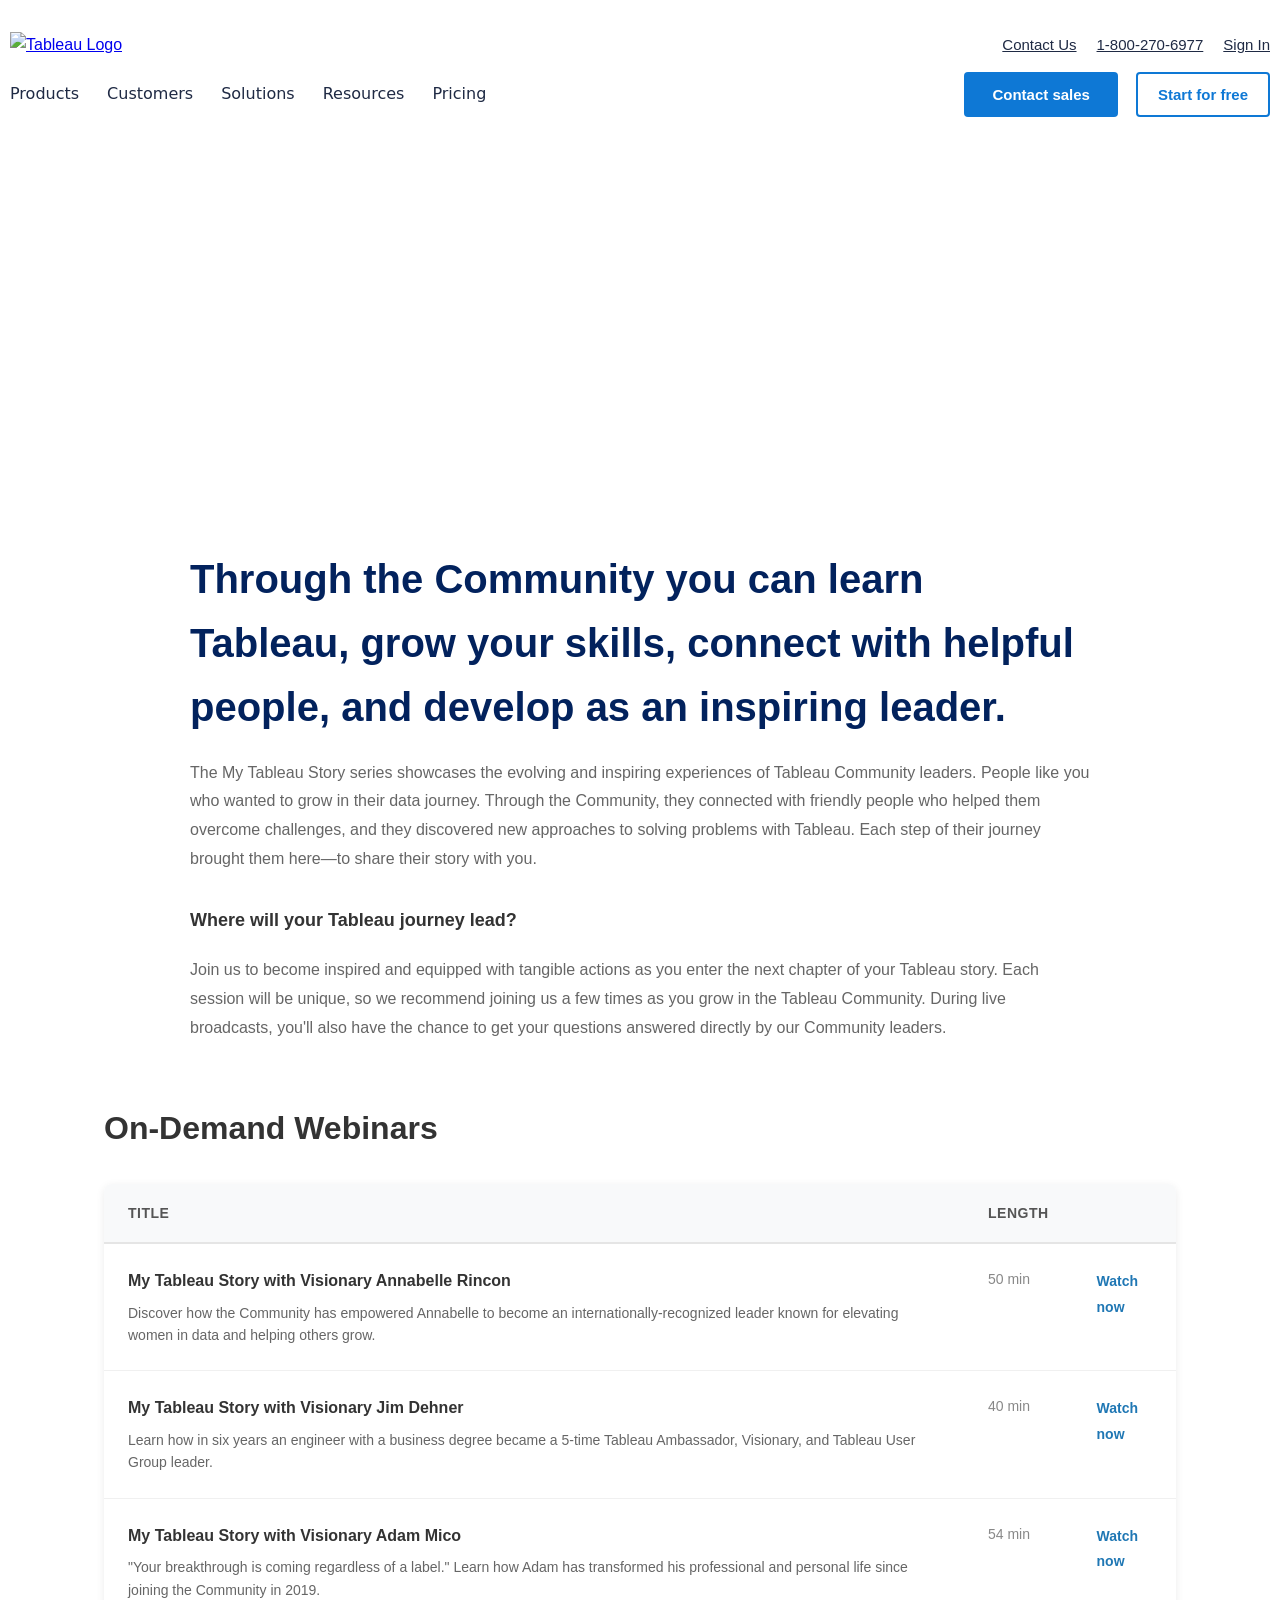
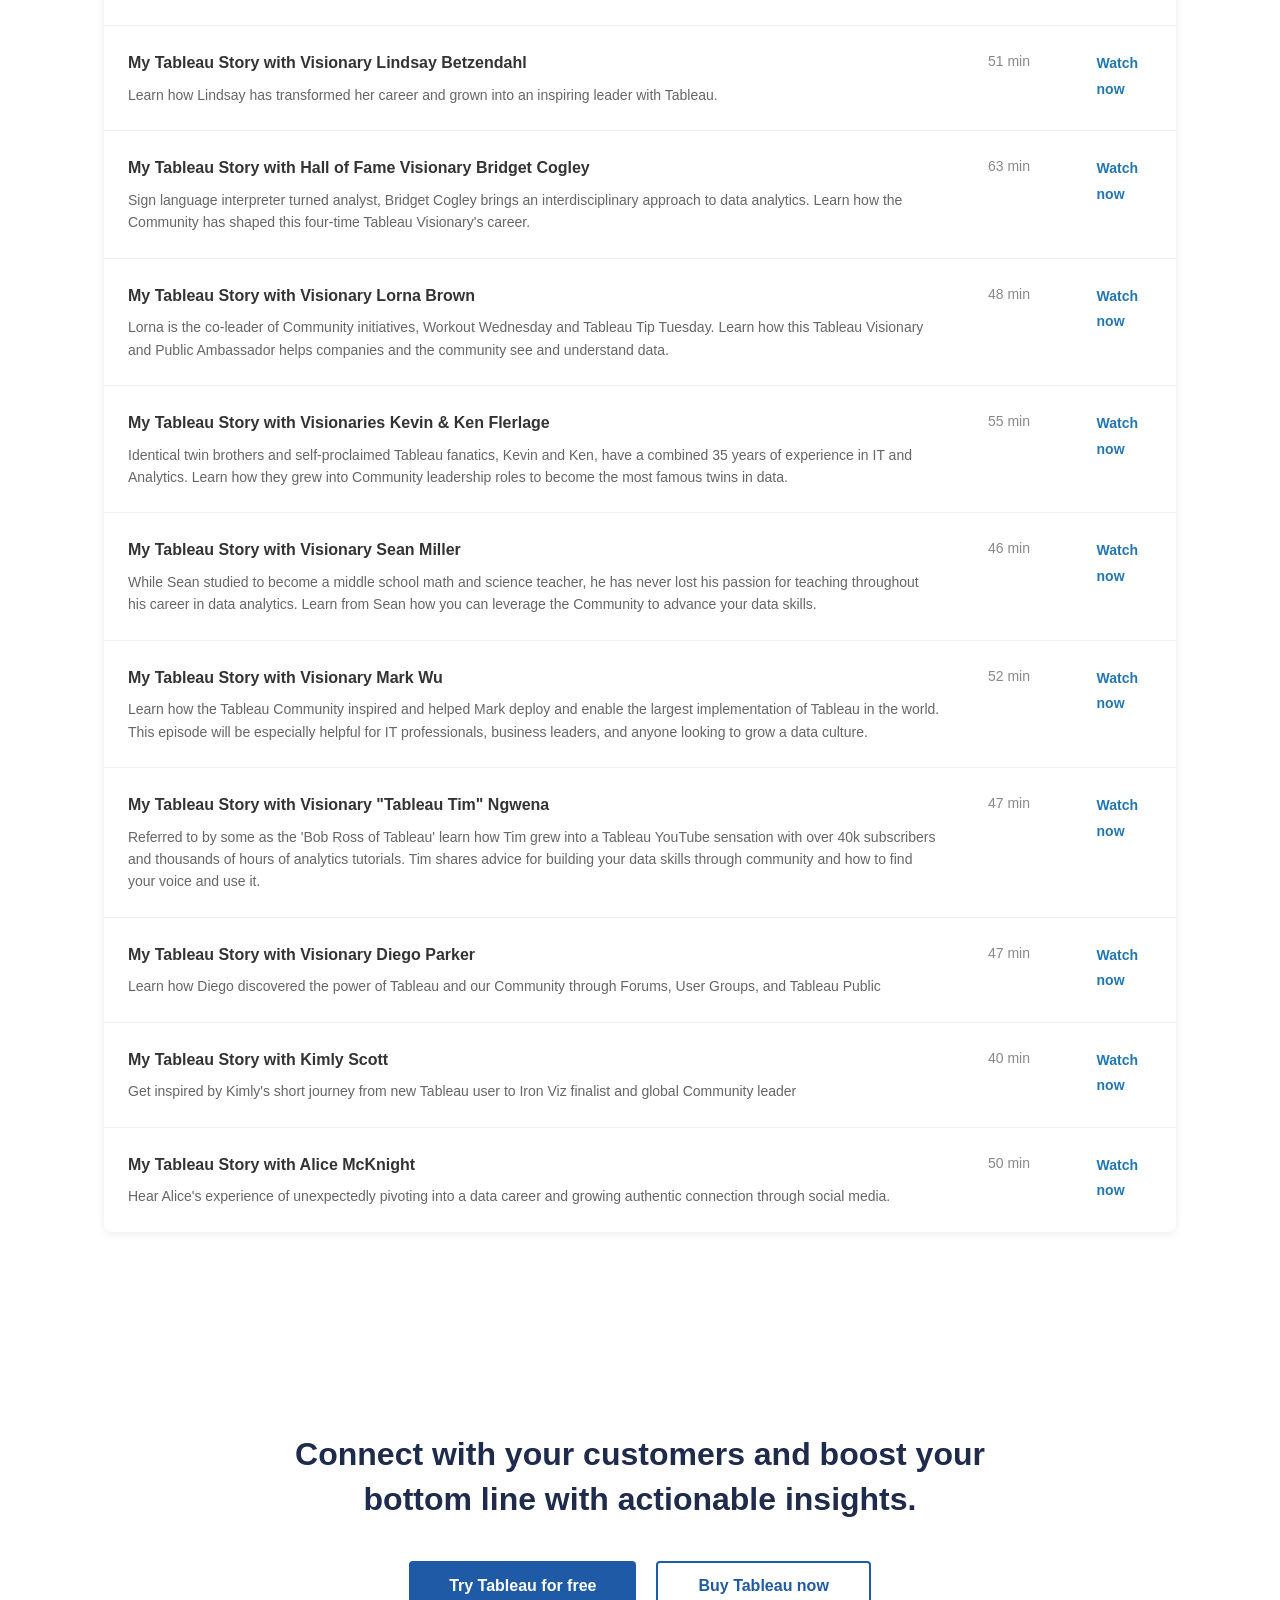
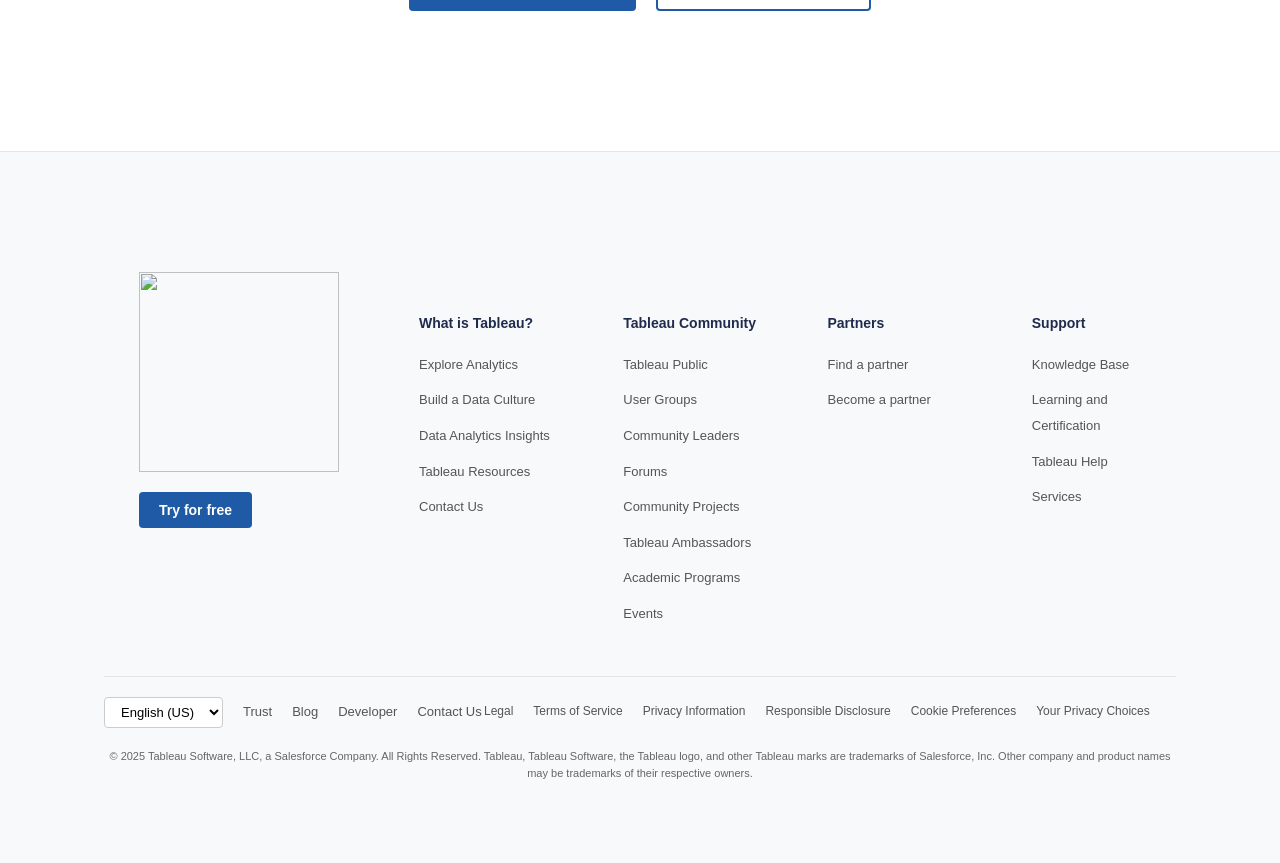
==== commit 4c253680: "gave 'try free' button a fixed position" ====
--- a/customers/community-story.html
+++ b/customers/community-story.html
@@ -284,6 +284,7 @@
                 <div id="footer-columns">
                     <div class="footer-logo">
                         <img src="https://www.tableau.com/themes/custom/tableau_www/logo.v2.svg" alt="">
+                        <button class="footer-cta-btn">Try for free</button>
                     </div>
                 </div>
                 <div class="footer-column">
--- a/customers/community-storyStyle.css
+++ b/customers/community-storyStyle.css
@@ -384,11 +384,34 @@
 }
 
 .footer-logo {
-    margin-top: 50px;
+    margin-top: -40px;
     margin-left: 35px;
-    display: flex;
-    width: 60px;
-    height: 60px;
+    margin-right: 20px;
+    display: flex;
+    flex-direction: column;
+    align-items: flex-start;
+    gap: 20px;
+}
+
+.footer-logo img {
+    width: 200px;
+    height: 200px;
+}
+
+.footer-cta-btn {
+    background: #1f5aa6;
+    color: #fff;
+    border: none;
+    padding: 10px 20px;
+    border-radius: 4px;
+    font-size: 14px;
+    font-weight: 600;
+    cursor: pointer;
+    transition: all 0.2s;
+}
+
+.footer-cta-btn:hover {
+    background: #174a8a;
 }
 
 .footer-top {
@@ -508,5 +531,4 @@
     background: #174a8a;
     transform: translateY(-2px);
     box-shadow: 0 6px 16px rgba(0, 0, 0, 0.25);
-}
-
+}
